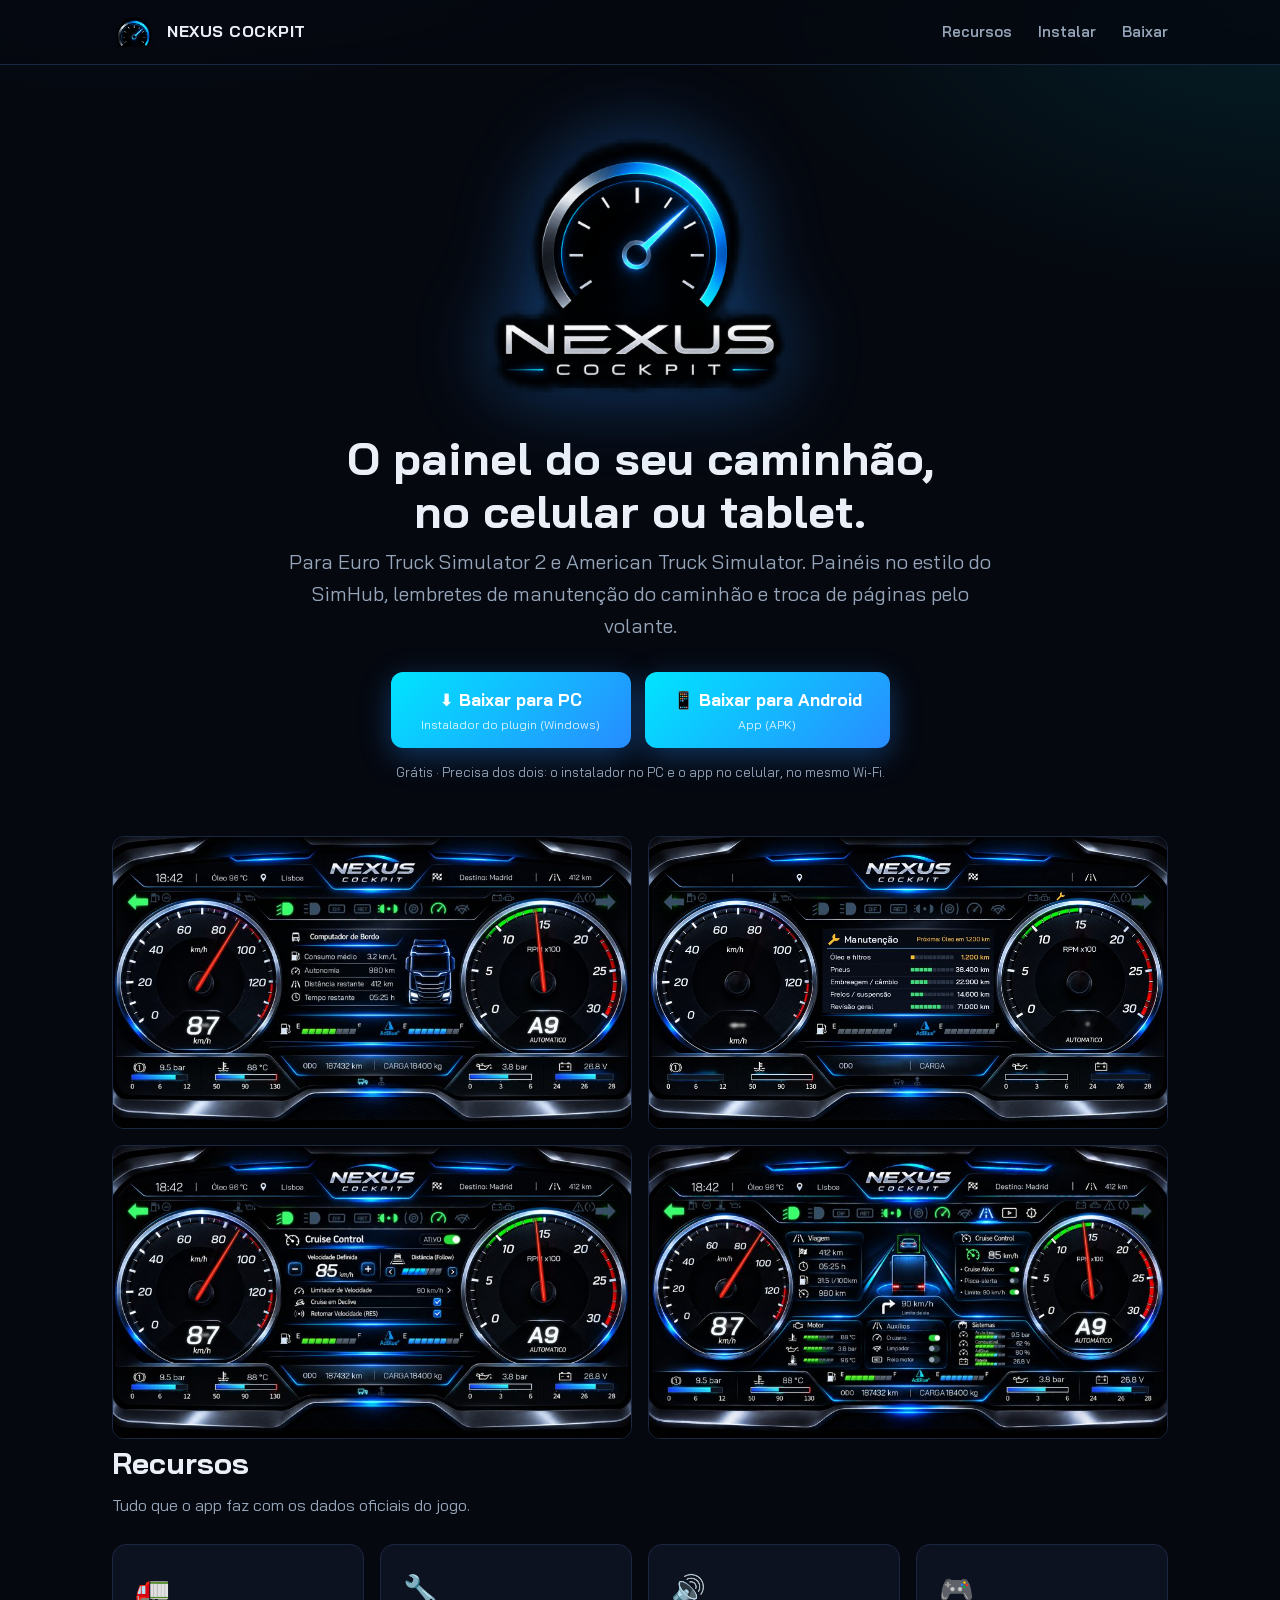
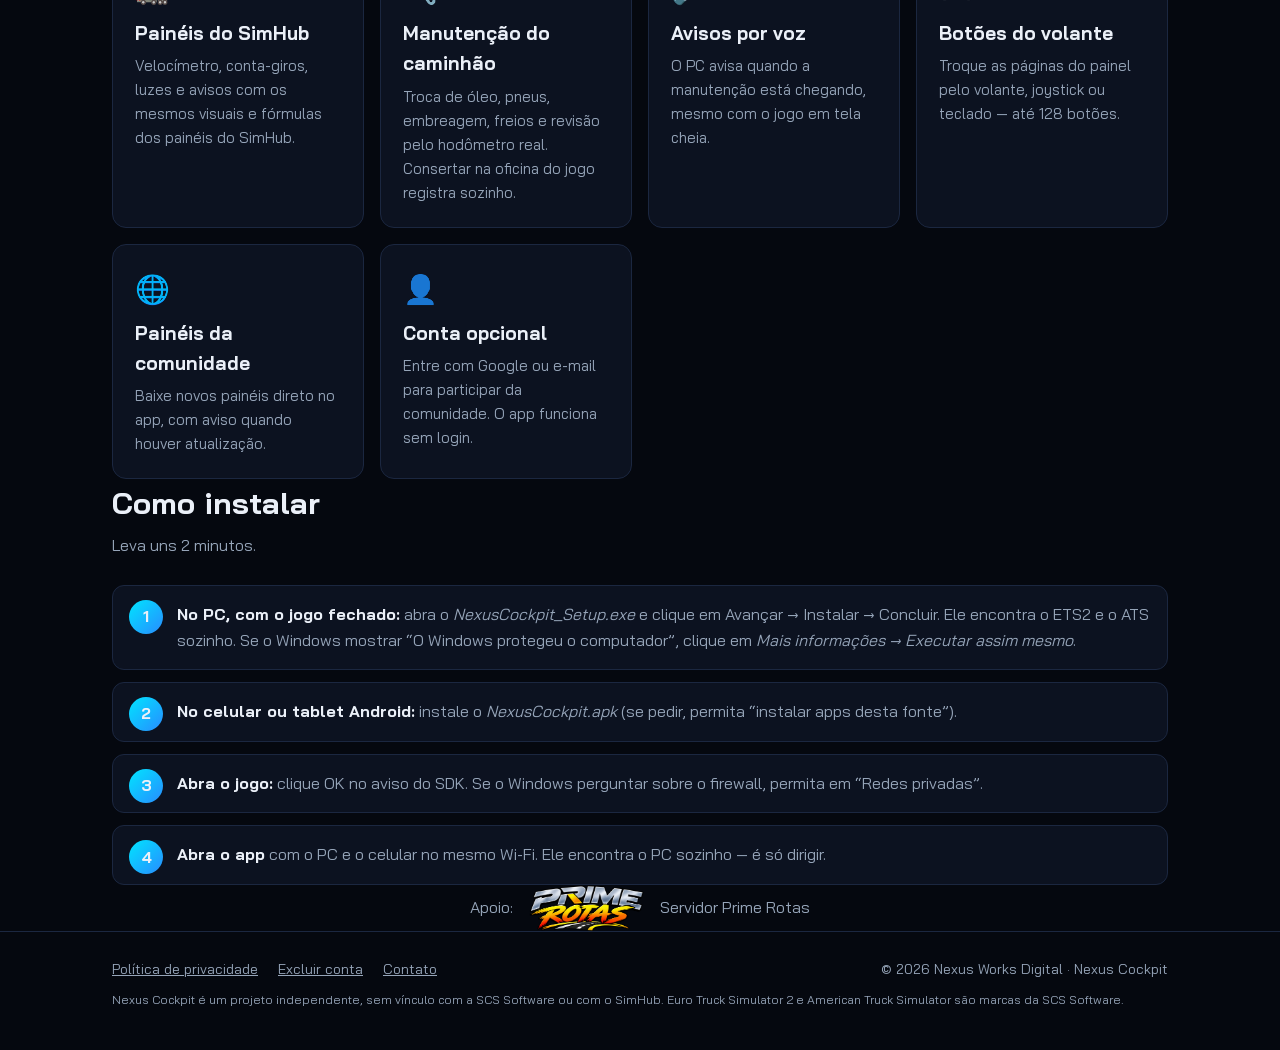
==== index.html @ 0d25c2fb "Site do Nexus Cockpit, política de privacidade e README atualizado Co-Authored-By: Claude Opus 5.5 <" ====
<!DOCTYPE html>
<html lang="pt-BR">
<head>
  <meta charset="utf-8">
  <meta name="viewport" content="width=device-width, initial-scale=1">
  <title>Nexus Cockpit – Painel do ETS2 e ATS no celular</title>
  <meta name="description" content="Transforme o celular ou tablet no painel do seu caminhão no Euro Truck Simulator 2 e American Truck Simulator. Painéis do SimHub, manutenção do caminhão e botões do volante.">
  <link rel="icon" href="assets/favicon.png">
  <link rel="stylesheet" href="assets/estilo.css">
</head>
<body>
  <header class="topo">
    <div class="conteudo">
      <a class="marca" href="#"><img src="assets/simbolo.png" alt="">NEXUS COCKPIT</a>
      <nav>
        <a href="#recursos" class="ocultar">Recursos</a>
        <a href="#instalar">Instalar</a>
        <a href="#baixar">Baixar</a>
      </nav>
    </div>
  </header>

  <main>
    <div class="conteudo hero">
      <img class="logo" src="assets/logo.png" alt="Nexus Cockpit">
      <h1>O painel do seu caminhão,<br>no celular ou tablet.</h1>
      <p class="sub">Para Euro Truck Simulator 2 e American Truck Simulator. Painéis no estilo do SimHub, lembretes de manutenção do caminhão e troca de páginas pelo volante.</p>
      <div class="botoes" id="baixar">
        <a class="botao" href="https://github.com/cildojuniorbt-cmd/Paineis-De-Instrumentos-Nexus-cockpit/releases/download/Pain%C3%A9is/NexusCockpit_Setup.exe">
          ⬇ Baixar para PC <small>Instalador do plugin (Windows)</small>
        </a>
        <a class="botao" href="https://github.com/cildojuniorbt-cmd/Paineis-De-Instrumentos-Nexus-cockpit/releases/download/Pain%C3%A9is/NexusCockpit.apk">
          📱 Baixar para Android <small>App (APK)</small>
        </a>
      </div>
      <p class="nota">Grátis · Precisa dos dois: o instalador no PC e o app no celular, no mesmo Wi-Fi.</p>
    </div>

    <section class="conteudo">
      <div class="galeria">
        <img src="assets/painel_1.jpg" alt="Painel Nexus – computador de bordo">
        <img src="assets/painel_manutencao.jpg" alt="Painel Nexus – página de manutenção">
        <img src="assets/painel_2.jpg" alt="Painel Nexus – cruise control">
        <img src="assets/painel_5.jpg" alt="Painel Nexus – visão geral">
      </div>
    </section>

    <section class="conteudo" id="recursos">
      <h2>Recursos</h2>
      <p class="intro">Tudo que o app faz com os dados oficiais do jogo.</p>
      <div class="grade">
        <div class="cartao"><div class="icone">🚛</div><h3>Painéis do SimHub</h3><p>Velocímetro, conta-giros, luzes e avisos com os mesmos visuais e fórmulas dos painéis do SimHub.</p></div>
        <div class="cartao"><div class="icone">🔧</div><h3>Manutenção do caminhão</h3><p>Troca de óleo, pneus, embreagem, freios e revisão pelo hodômetro real. Consertar na oficina do jogo registra sozinho.</p></div>
        <div class="cartao"><div class="icone">🔊</div><h3>Avisos por voz</h3><p>O PC avisa quando a manutenção está chegando, mesmo com o jogo em tela cheia.</p></div>
        <div class="cartao"><div class="icone">🎮</div><h3>Botões do volante</h3><p>Troque as páginas do painel pelo volante, joystick ou teclado — até 128 botões.</p></div>
        <div class="cartao"><div class="icone">🌐</div><h3>Painéis da comunidade</h3><p>Baixe novos painéis direto no app, com aviso quando houver atualização.</p></div>
        <div class="cartao"><div class="icone">👤</div><h3>Conta opcional</h3><p>Entre com Google ou e-mail para participar da comunidade. O app funciona sem login.</p></div>
      </div>
    </section>

    <section class="conteudo" id="instalar">
      <h2>Como instalar</h2>
      <p class="intro">Leva uns 2 minutos.</p>
      <ol class="passos">
        <li><b>No PC, com o jogo fechado:</b> <span>abra o <i>NexusCockpit_Setup.exe</i> e clique em Avançar → Instalar → Concluir. Ele encontra o ETS2 e o ATS sozinho.
          Se o Windows mostrar “O Windows protegeu o computador”, clique em <i>Mais informações → Executar assim mesmo</i>.</span></li>
        <li><b>No celular ou tablet Android:</b> <span>instale o <i>NexusCockpit.apk</i> (se pedir, permita “instalar apps desta fonte”).</span></li>
        <li><b>Abra o jogo:</b> <span>clique OK no aviso do SDK. Se o Windows perguntar sobre o firewall, permita em “Redes privadas”.</span></li>
        <li><b>Abra o app</b> <span>com o PC e o celular no mesmo Wi-Fi. Ele encontra o PC sozinho — é só dirigir.</span></li>
      </ol>
    </section>

    <section class="conteudo">
      <div class="apoio"><span>Apoio:</span><img src="assets/prime_rotas.png" alt="Servidor Prime Rotas"><span>Servidor Prime Rotas</span></div>
    </section>
  </main>

  <footer>
    <div class="conteudo">
      <div>
        <a href="privacidade.html">Política de privacidade</a>
        <a href="excluir-conta.html">Excluir conta</a>
        <a href="mailto:nexusworksdigital@gmail.com">Contato</a>
      </div>
      <div>© 2026 Nexus Works Digital · Nexus Cockpit</div>
    </div>
    <div class="conteudo" style="margin-top:10px;font-size:12px">
      Nexus Cockpit é um projeto independente, sem vínculo com a SCS Software ou com o SimHub. Euro Truck Simulator 2 e American Truck Simulator são marcas da SCS Software.
    </div>
  </footer>
</body>
</html>
---- assets/estilo.css ----
@font-face { font-family: 'Bai'; src: url('BaiJamjuree-Regular.ttf'); font-weight: 400; }
@font-face { font-family: 'Bai'; src: url('BaiJamjuree-SemiBold.ttf'); font-weight: 600; }
@font-face { font-family: 'Bai'; src: url('BaiJamjuree-Bold.ttf'); font-weight: 700; }

:root {
  --fundo: #05080f;
  --cartao: #0c1220;
  --borda: #1b2740;
  --azul: #288cff;
  --ciano: #00e5ff;
  --texto: #ebf0f8;
  --sec: #96a5b9;
}
* { box-sizing: border-box; }
html { scroll-behavior: smooth; }
body {
  margin: 0; font-family: 'Bai', system-ui, sans-serif; color: var(--texto); line-height: 1.6;
  background:
    radial-gradient(1200px 600px at 10% -10%, rgba(40,140,255,.22), transparent 60%),
    radial-gradient(900px 500px at 100% 0%, rgba(0,229,255,.10), transparent 60%),
    var(--fundo);
  min-height: 100vh;
}
a { color: var(--ciano); }
.conteudo { max-width: 1100px; margin: 0 auto; padding: 0 22px; }

/* topo */
header.topo { position: sticky; top: 0; z-index: 10; background: rgba(5,8,15,.82); backdrop-filter: blur(10px); border-bottom: 1px solid var(--borda); }
header.topo .conteudo { display: flex; align-items: center; justify-content: space-between; height: 64px; }
header.topo .marca { display: flex; align-items: center; gap: 10px; color: var(--texto); text-decoration: none; font-weight: 700; letter-spacing: .5px; }
header.topo .marca img { height: 30px; }
header.topo nav a { color: var(--sec); text-decoration: none; margin-left: 22px; font-weight: 600; font-size: 15px; }
header.topo nav a:hover { color: var(--texto); }

/* hero */
.hero { text-align: center; padding: 70px 0 40px; }
.hero img.logo { width: min(300px, 64vw); filter: drop-shadow(0 0 40px rgba(40,140,255,.45)); }
.hero h1 { font-size: clamp(28px, 4.5vw, 46px); margin: 26px 0 8px; line-height: 1.15; }
.hero p.sub { color: var(--sec); font-size: clamp(16px, 2vw, 20px); max-width: 720px; margin: 0 auto 30px; }
.botoes { display: flex; gap: 14px; justify-content: center; flex-wrap: wrap; }
.botao {
  display: inline-flex; flex-direction: column; align-items: center; gap: 2px; padding: 14px 28px; border-radius: 12px; min-width: 240px;
  font-weight: 700; font-size: 17px; text-decoration: none; color: #fff;
  background: linear-gradient(135deg, var(--ciano), var(--azul)); box-shadow: 0 8px 30px rgba(40,140,255,.35);
  transition: transform .15s, box-shadow .15s;
}
.botao:hover { transform: translateY(-2px); box-shadow: 0 12px 36px rgba(40,140,255,.5); }
.botao.sec { background: var(--cartao); border: 1px solid var(--borda); box-shadow: none; }
.botao small { display: block; font-weight: 400; font-size: 12px; opacity: .85; }
.nota { color: var(--sec); font-size: 13px; margin-top: 14px; }

/* secoes */
section { padding: 50px 0; }
section h2 { font-size: 30px; margin: 0 0 6px; }
section p.intro { color: var(--sec); margin: 0 0 26px; }

.galeria { display: grid; grid-template-columns: repeat(auto-fit, minmax(420px, 1fr)); gap: 16px; }
@media (max-width: 900px) { .galeria { grid-template-columns: 1fr; } }
.galeria img { width: 100%; border-radius: 12px; border: 1px solid var(--borda); display: block; }

.grade { display: grid; grid-template-columns: repeat(auto-fit, minmax(240px, 1fr)); gap: 16px; }
.cartao { background: var(--cartao); border: 1px solid var(--borda); border-radius: 14px; padding: 22px; }
.cartao h3 { margin: 6px 0 6px; font-size: 19px; }
.cartao p { margin: 0; color: var(--sec); font-size: 15px; }
.cartao .icone { font-size: 28px; }

ol.passos { counter-reset: p; list-style: none; padding: 0; margin: 0; display: grid; gap: 12px; }
ol.passos li { counter-increment: p; background: var(--cartao); border: 1px solid var(--borda); border-radius: 12px; padding: 16px 18px 16px 64px; position: relative; }
ol.passos li::before {
  content: counter(p); position: absolute; left: 16px; top: 14px; width: 34px; height: 34px; border-radius: 50%;
  display: grid; place-items: center; font-weight: 700; background: linear-gradient(135deg, var(--ciano), var(--azul));
}
ol.passos li b { color: var(--texto); }
ol.passos li span { color: var(--sec); }

.apoio { display: flex; align-items: center; gap: 16px; justify-content: center; color: var(--sec); }
.apoio img { height: 46px; }

footer { border-top: 1px solid var(--borda); padding: 26px 0 40px; color: var(--sec); font-size: 14px; }
footer .conteudo { display: flex; justify-content: space-between; flex-wrap: wrap; gap: 12px; }
footer a { color: var(--sec); margin-right: 16px; }

/* paginas de texto */
.texto { max-width: 820px; margin: 0 auto; padding: 50px 22px 70px; }
.texto h1 { font-size: 34px; margin-bottom: 4px; }
.texto h2 { font-size: 22px; margin-top: 34px; color: var(--ciano); }
.texto p, .texto li { color: #cfd8e6; }
.texto .data { color: var(--sec); }
.destaque { background: var(--cartao); border: 1px solid var(--borda); border-left: 4px solid var(--azul); border-radius: 10px; padding: 16px 18px; }

@media (max-width: 640px) {
  header.topo nav a { margin-left: 12px; font-size: 14px; }
  header.topo nav a.ocultar { display: none; }
}
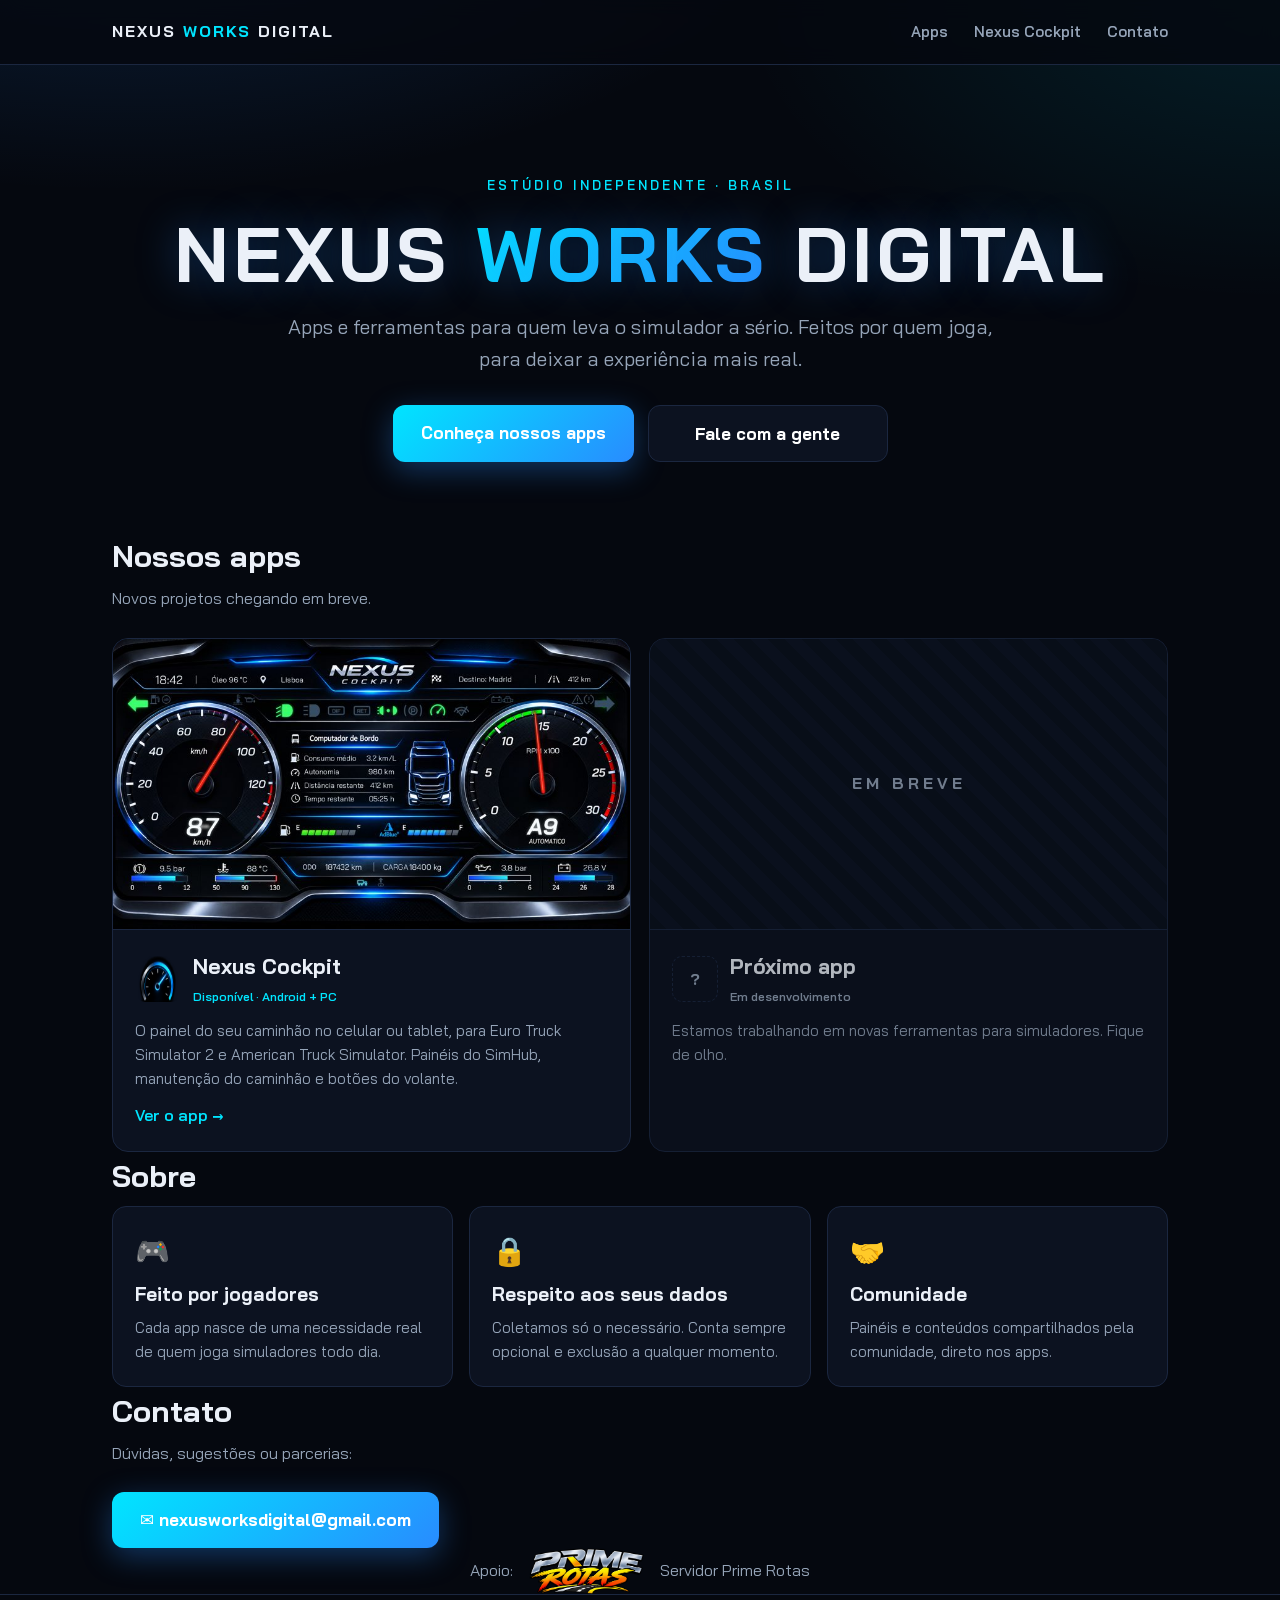
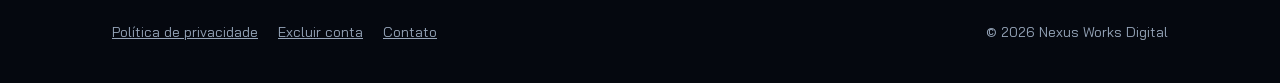
==== commit 97833ac9: "Site vira Nexus Works Digital, com página própria do Nexus Cockpit Co-Authored-By: Claude Opus 5.5 <" ====
--- a/index.html
+++ b/index.html
@@ -3,71 +3,81 @@
 <head>
   <meta charset="utf-8">
   <meta name="viewport" content="width=device-width, initial-scale=1">
-  <title>Nexus Cockpit – Painel do ETS2 e ATS no celular</title>
-  <meta name="description" content="Transforme o celular ou tablet no painel do seu caminhão no Euro Truck Simulator 2 e American Truck Simulator. Painéis do SimHub, manutenção do caminhão e botões do volante.">
+  <title>Nexus Works Digital – Apps para simuladores</title>
+  <meta name="description" content="Nexus Works Digital cria apps e ferramentas para quem joga simuladores. Conheça o Nexus Cockpit: o painel do ETS2 e ATS no celular ou tablet.">
+  <link rel="canonical" href="https://cildojuniorbt-cmd.github.io/Paineis-De-Instrumentos-Nexus-cockpit/">
+  <meta property="og:type" content="website">
+  <meta property="og:site_name" content="Nexus Works Digital">
+  <meta property="og:title" content="Nexus Works Digital – Apps para simuladores">
+  <meta property="og:description" content="Apps e ferramentas para quem joga simuladores. Conheça o Nexus Cockpit, o painel do ETS2 e ATS no celular.">
+  <meta property="og:url" content="https://cildojuniorbt-cmd.github.io/Paineis-De-Instrumentos-Nexus-cockpit/">
+  <meta property="og:image" content="https://cildojuniorbt-cmd.github.io/Paineis-De-Instrumentos-Nexus-cockpit/assets/compartilhar.jpg">
+  <meta property="og:locale" content="pt_BR">
+  <meta name="twitter:card" content="summary_large_image">
   <link rel="icon" href="assets/favicon.png">
   <link rel="stylesheet" href="assets/estilo.css">
+  <script type="application/ld+json">
+  {"@context":"https://schema.org","@type":"Organization","name":"Nexus Works Digital","url":"https://cildojuniorbt-cmd.github.io/Paineis-De-Instrumentos-Nexus-cockpit/","email":"nexusworksdigital@gmail.com"}
+  </script>
 </head>
 <body>
   <header class="topo">
     <div class="conteudo">
-      <a class="marca" href="#"><img src="assets/simbolo.png" alt="">NEXUS COCKPIT</a>
+      <a class="marca" href="./"><span class="nwd">NEXUS <b>WORKS</b> DIGITAL</span></a>
       <nav>
-        <a href="#recursos" class="ocultar">Recursos</a>
-        <a href="#instalar">Instalar</a>
-        <a href="#baixar">Baixar</a>
+        <a href="#apps">Apps</a>
+        <a href="nexus-cockpit/">Nexus Cockpit</a>
+        <a href="#contato" class="ocultar">Contato</a>
       </nav>
     </div>
   </header>
 
   <main>
-    <div class="conteudo hero">
-      <img class="logo" src="assets/logo.png" alt="Nexus Cockpit">
-      <h1>O painel do seu caminhão,<br>no celular ou tablet.</h1>
-      <p class="sub">Para Euro Truck Simulator 2 e American Truck Simulator. Painéis no estilo do SimHub, lembretes de manutenção do caminhão e troca de páginas pelo volante.</p>
-      <div class="botoes" id="baixar">
-        <a class="botao" href="https://github.com/cildojuniorbt-cmd/Paineis-De-Instrumentos-Nexus-cockpit/releases/download/Pain%C3%A9is/NexusCockpit_Setup.exe">
-          ⬇ Baixar para PC <small>Instalador do plugin (Windows)</small>
-        </a>
-        <a class="botao" href="https://github.com/cildojuniorbt-cmd/Paineis-De-Instrumentos-Nexus-cockpit/releases/download/Pain%C3%A9is/NexusCockpit.apk">
-          📱 Baixar para Android <small>App (APK)</small>
-        </a>
+    <div class="conteudo hero empresa">
+      <p class="selo">ESTÚDIO INDEPENDENTE · BRASIL</p>
+      <h1 class="nome">NEXUS <span>WORKS</span> DIGITAL</h1>
+      <p class="sub">Apps e ferramentas para quem leva o simulador a sério. Feitos por quem joga, para deixar a experiência mais real.</p>
+      <div class="botoes">
+        <a class="botao" href="#apps">Conheça nossos apps</a>
+        <a class="botao sec" href="#contato">Fale com a gente</a>
       </div>
-      <p class="nota">Grátis · Precisa dos dois: o instalador no PC e o app no celular, no mesmo Wi-Fi.</p>
     </div>
 
-    <section class="conteudo">
-      <div class="galeria">
-        <img src="assets/painel_1.jpg" alt="Painel Nexus – computador de bordo">
-        <img src="assets/painel_manutencao.jpg" alt="Painel Nexus – página de manutenção">
-        <img src="assets/painel_2.jpg" alt="Painel Nexus – cruise control">
-        <img src="assets/painel_5.jpg" alt="Painel Nexus – visão geral">
+    <section class="conteudo" id="apps">
+      <h2>Nossos apps</h2>
+      <p class="intro">Novos projetos chegando em breve.</p>
+      <div class="apps">
+        <a class="app" href="nexus-cockpit/">
+          <img class="capa" src="assets/painel_1.jpg" alt="Nexus Cockpit – painel no tablet">
+          <div class="corpo">
+            <div class="titulo"><img src="assets/simbolo.png" alt=""><div><h3>Nexus Cockpit</h3><span class="tag">Disponível · Android + PC</span></div></div>
+            <p>O painel do seu caminhão no celular ou tablet, para Euro Truck Simulator 2 e American Truck Simulator. Painéis do SimHub, manutenção do caminhão e botões do volante.</p>
+            <span class="ver">Ver o app →</span>
+          </div>
+        </a>
+        <div class="app embreve">
+          <div class="capa vazia"><span>EM BREVE</span></div>
+          <div class="corpo">
+            <div class="titulo"><div class="simbolo-vazio">?</div><div><h3>Próximo app</h3><span class="tag cinza">Em desenvolvimento</span></div></div>
+            <p>Estamos trabalhando em novas ferramentas para simuladores. Fique de olho.</p>
+          </div>
+        </div>
       </div>
     </section>
 
-    <section class="conteudo" id="recursos">
-      <h2>Recursos</h2>
-      <p class="intro">Tudo que o app faz com os dados oficiais do jogo.</p>
+    <section class="conteudo" id="sobre">
+      <h2>Sobre</h2>
       <div class="grade">
-        <div class="cartao"><div class="icone">🚛</div><h3>Painéis do SimHub</h3><p>Velocímetro, conta-giros, luzes e avisos com os mesmos visuais e fórmulas dos painéis do SimHub.</p></div>
-        <div class="cartao"><div class="icone">🔧</div><h3>Manutenção do caminhão</h3><p>Troca de óleo, pneus, embreagem, freios e revisão pelo hodômetro real. Consertar na oficina do jogo registra sozinho.</p></div>
-        <div class="cartao"><div class="icone">🔊</div><h3>Avisos por voz</h3><p>O PC avisa quando a manutenção está chegando, mesmo com o jogo em tela cheia.</p></div>
-        <div class="cartao"><div class="icone">🎮</div><h3>Botões do volante</h3><p>Troque as páginas do painel pelo volante, joystick ou teclado — até 128 botões.</p></div>
-        <div class="cartao"><div class="icone">🌐</div><h3>Painéis da comunidade</h3><p>Baixe novos painéis direto no app, com aviso quando houver atualização.</p></div>
-        <div class="cartao"><div class="icone">👤</div><h3>Conta opcional</h3><p>Entre com Google ou e-mail para participar da comunidade. O app funciona sem login.</p></div>
+        <div class="cartao"><div class="icone">🎮</div><h3>Feito por jogadores</h3><p>Cada app nasce de uma necessidade real de quem joga simuladores todo dia.</p></div>
+        <div class="cartao"><div class="icone">🔒</div><h3>Respeito aos seus dados</h3><p>Coletamos só o necessário. Conta sempre opcional e exclusão a qualquer momento.</p></div>
+        <div class="cartao"><div class="icone">🤝</div><h3>Comunidade</h3><p>Painéis e conteúdos compartilhados pela comunidade, direto nos apps.</p></div>
       </div>
     </section>
 
-    <section class="conteudo" id="instalar">
-      <h2>Como instalar</h2>
-      <p class="intro">Leva uns 2 minutos.</p>
-      <ol class="passos">
-        <li><b>No PC, com o jogo fechado:</b> <span>abra o <i>NexusCockpit_Setup.exe</i> e clique em Avançar → Instalar → Concluir. Ele encontra o ETS2 e o ATS sozinho.
-          Se o Windows mostrar “O Windows protegeu o computador”, clique em <i>Mais informações → Executar assim mesmo</i>.</span></li>
-        <li><b>No celular ou tablet Android:</b> <span>instale o <i>NexusCockpit.apk</i> (se pedir, permita “instalar apps desta fonte”).</span></li>
-        <li><b>Abra o jogo:</b> <span>clique OK no aviso do SDK. Se o Windows perguntar sobre o firewall, permita em “Redes privadas”.</span></li>
-        <li><b>Abra o app</b> <span>com o PC e o celular no mesmo Wi-Fi. Ele encontra o PC sozinho — é só dirigir.</span></li>
-      </ol>
+    <section class="conteudo" id="contato">
+      <h2>Contato</h2>
+      <p class="intro">Dúvidas, sugestões ou parcerias:</p>
+      <a class="botao" href="mailto:nexusworksdigital@gmail.com">✉ nexusworksdigital@gmail.com</a>
     </section>
 
     <section class="conteudo">
@@ -82,10 +92,7 @@
         <a href="excluir-conta.html">Excluir conta</a>
         <a href="mailto:nexusworksdigital@gmail.com">Contato</a>
       </div>
-      <div>© 2026 Nexus Works Digital · Nexus Cockpit</div>
-    </div>
-    <div class="conteudo" style="margin-top:10px;font-size:12px">
-      Nexus Cockpit é um projeto independente, sem vínculo com a SCS Software ou com o SimHub. Euro Truck Simulator 2 e American Truck Simulator são marcas da SCS Software.
+      <div>© 2026 Nexus Works Digital</div>
     </div>
   </footer>
 </body>
--- a/assets/estilo.css
+++ b/assets/estilo.css
@@ -88,7 +88,38 @@
 .texto .data { color: var(--sec); }
 .destaque { background: var(--cartao); border: 1px solid var(--borda); border-left: 4px solid var(--azul); border-radius: 10px; padding: 16px 18px; }
 
+/* marca da empresa */
+.nwd { font-weight: 700; letter-spacing: 2px; font-size: 16px; }
+.nwd b { color: var(--ciano); }
+.trilha { font-size: 13px; color: var(--sec); padding-top: 14px; }
+.trilha a { color: var(--sec); text-decoration: none; }
+.trilha a:hover { color: var(--texto); }
+
+/* home da empresa */
+.hero.empresa { padding: 110px 0 70px; }
+.selo { color: var(--ciano); letter-spacing: 3px; font-size: 13px; font-weight: 600; margin: 0; }
+.hero h1.nome { font-size: clamp(38px, 7vw, 76px); letter-spacing: 4px; margin: 14px 0 14px; text-shadow: 0 0 40px rgba(40,140,255,.35); }
+.hero h1.nome span { background: linear-gradient(135deg, var(--ciano), var(--azul)); -webkit-background-clip: text; background-clip: text; color: transparent; }
+
+.apps { display: grid; grid-template-columns: repeat(auto-fit, minmax(320px, 1fr)); gap: 18px; }
+.app { display: flex; flex-direction: column; background: var(--cartao); border: 1px solid var(--borda); border-radius: 16px; overflow: hidden; text-decoration: none; color: var(--texto); transition: transform .15s, border-color .15s; }
+a.app:hover { transform: translateY(-3px); border-color: var(--azul); }
+.app .capa { width: 100%; aspect-ratio: 16/9; object-fit: cover; display: block; border-bottom: 1px solid var(--borda); }
+.app .capa.vazia { display: grid; place-items: center; background: repeating-linear-gradient(45deg, #0a101c, #0a101c 12px, #0c1322 12px, #0c1322 24px); }
+.app .capa.vazia span { color: var(--sec); letter-spacing: 4px; font-weight: 700; }
+.app .corpo { padding: 20px 22px 22px; }
+.app .titulo { display: flex; gap: 12px; align-items: center; margin-bottom: 10px; }
+.app .titulo img, .simbolo-vazio { width: 46px; height: 46px; border-radius: 10px; }
+.simbolo-vazio { display: grid; place-items: center; border: 1px dashed var(--borda); color: var(--sec); font-weight: 700; }
+.app h3 { margin: 0; font-size: 21px; }
+.app .tag { font-size: 12px; color: var(--ciano); font-weight: 600; }
+.app .tag.cinza { color: var(--sec); }
+.app p { color: var(--sec); margin: 0 0 12px; font-size: 15px; }
+.app .ver { color: var(--ciano); font-weight: 600; }
+.app.embreve { opacity: .75; }
+
 @media (max-width: 640px) {
+  .nwd { font-size: 13px; letter-spacing: 1px; }
   header.topo nav a { margin-left: 12px; font-size: 14px; }
   header.topo nav a.ocultar { display: none; }
 }
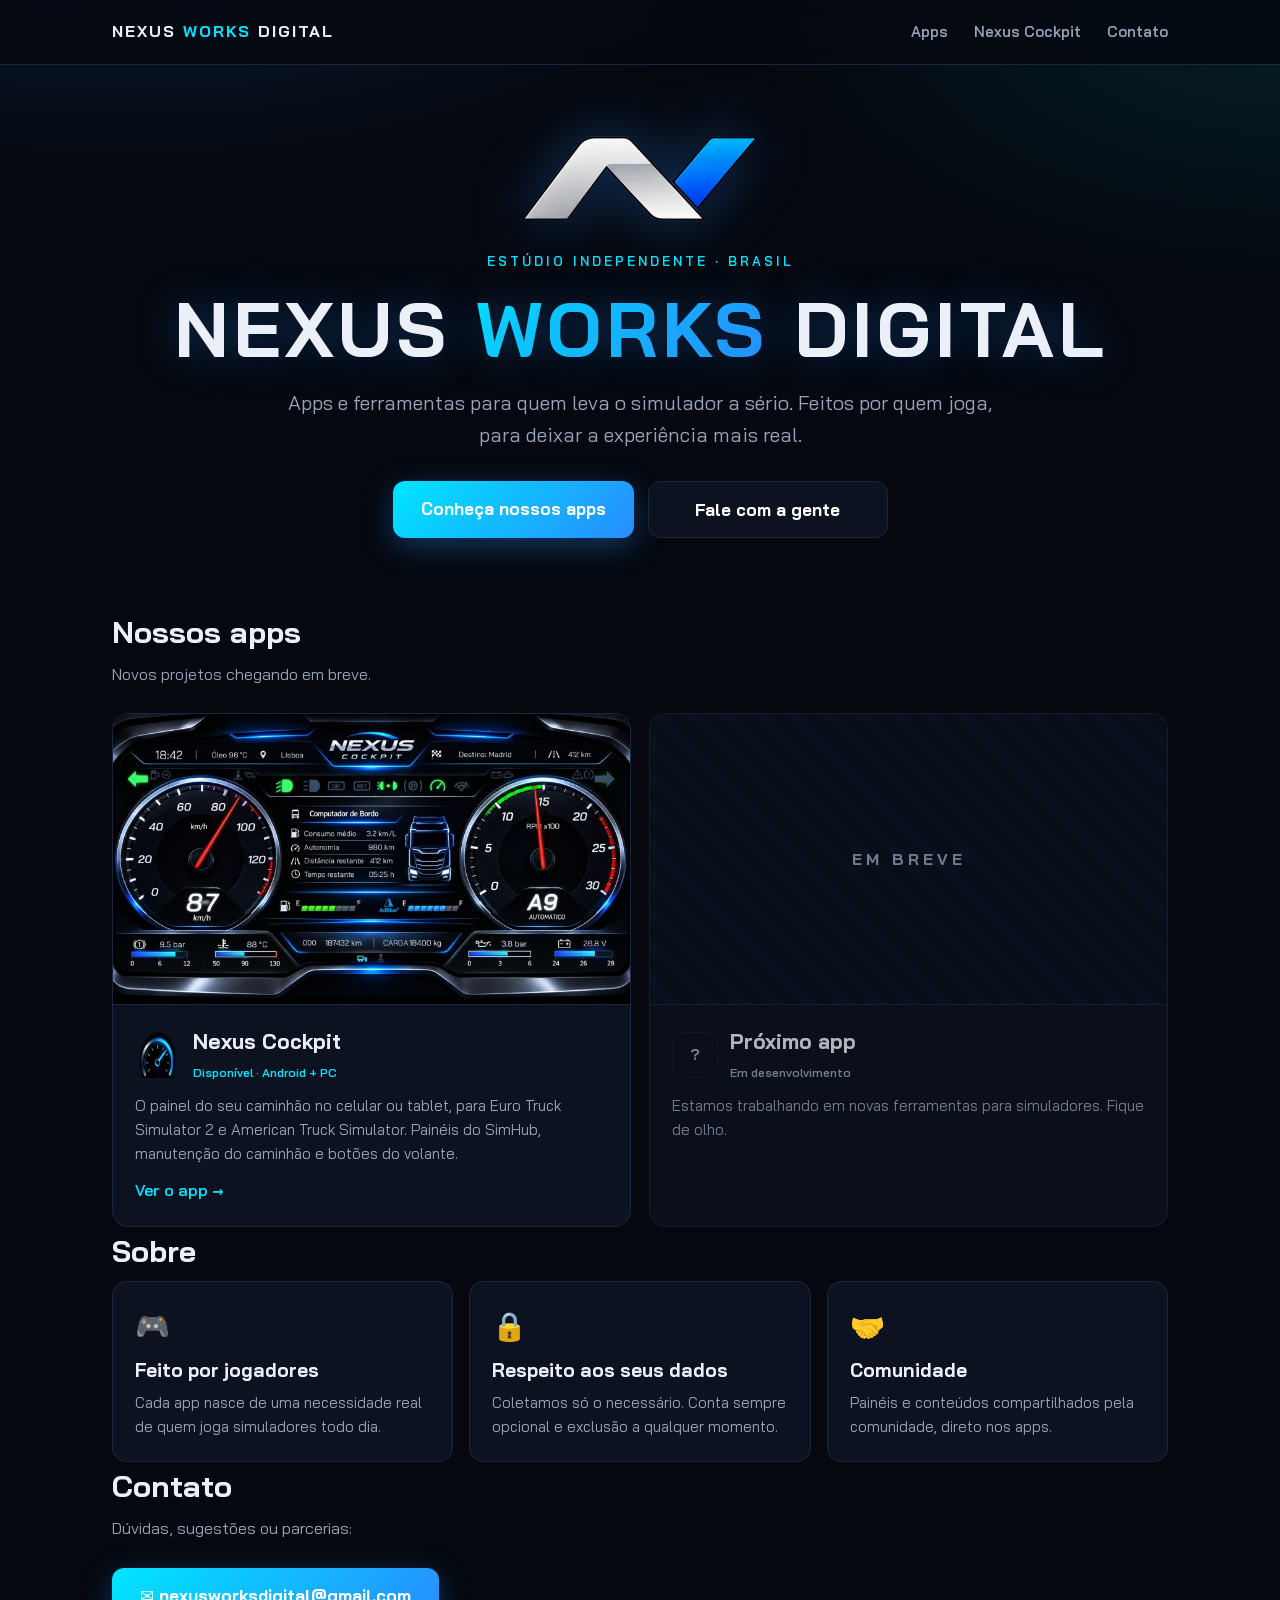
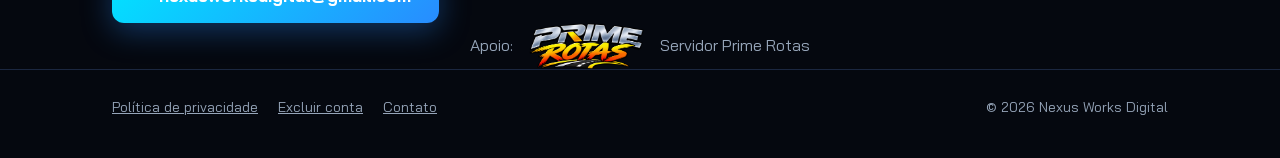
==== commit cf1a1681: "Símbolo N da Nexus Works Digital no topo da página inicial Co-Authored-By: Claude Opus 5.5 <noreply@" ====
--- a/index.html
+++ b/index.html
@@ -34,6 +34,7 @@
 
   <main>
     <div class="conteudo hero empresa">
+      <img class="simbolo-empresa" src="assets/nwd_simbolo.png" alt="Nexus Works Digital">
       <p class="selo">ESTÚDIO INDEPENDENTE · BRASIL</p>
       <h1 class="nome">NEXUS <span>WORKS</span> DIGITAL</h1>
       <p class="sub">Apps e ferramentas para quem leva o simulador a sério. Feitos por quem joga, para deixar a experiência mais real.</p>
--- a/assets/estilo.css
+++ b/assets/estilo.css
@@ -96,7 +96,8 @@
 .trilha a:hover { color: var(--texto); }
 
 /* home da empresa */
-.hero.empresa { padding: 110px 0 70px; }
+.hero.empresa { padding: 70px 0 70px; }
+.simbolo-empresa { width: min(240px, 55vw); display: block; margin: 0 auto 26px; filter: drop-shadow(0 0 30px rgba(40,140,255,.35)); }
 .selo { color: var(--ciano); letter-spacing: 3px; font-size: 13px; font-weight: 600; margin: 0; }
 .hero h1.nome { font-size: clamp(38px, 7vw, 76px); letter-spacing: 4px; margin: 14px 0 14px; text-shadow: 0 0 40px rgba(40,140,255,.35); }
 .hero h1.nome span { background: linear-gradient(135deg, var(--ciano), var(--azul)); -webkit-background-clip: text; background-clip: text; color: transparent; }
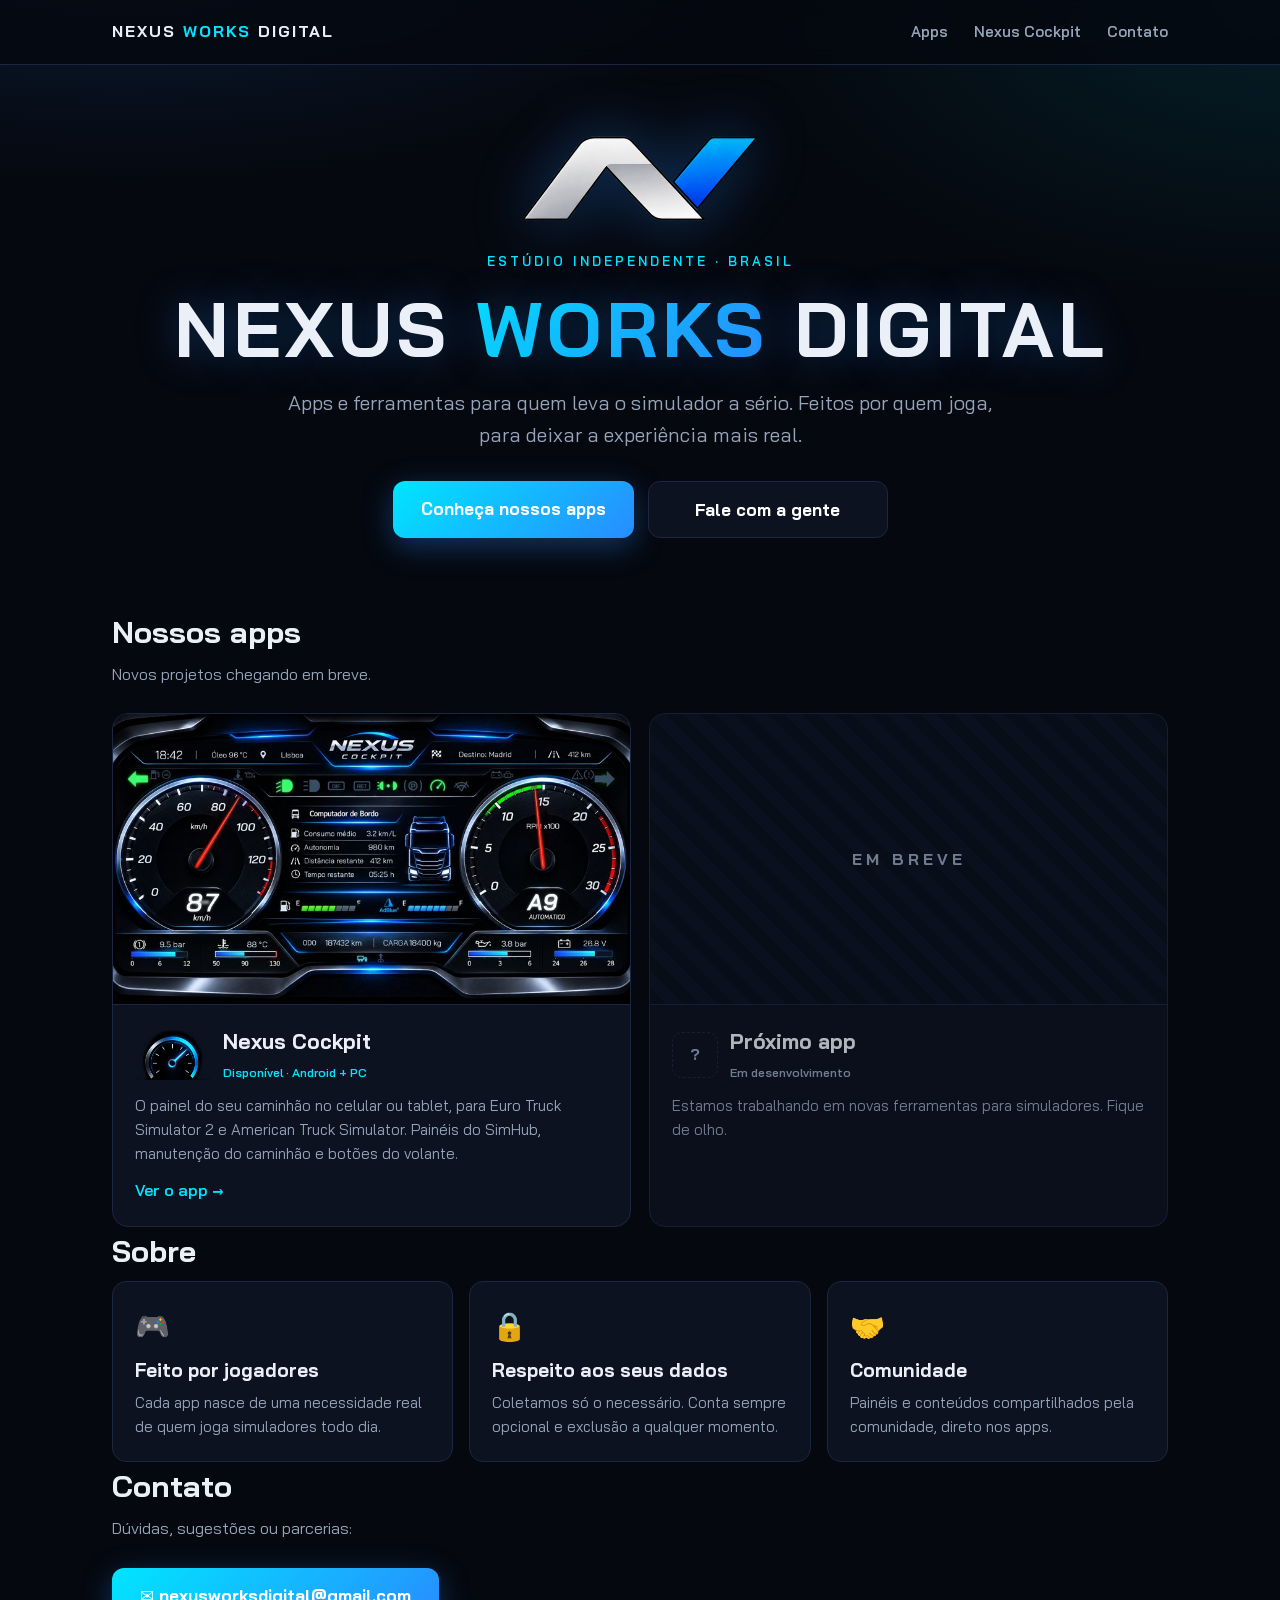
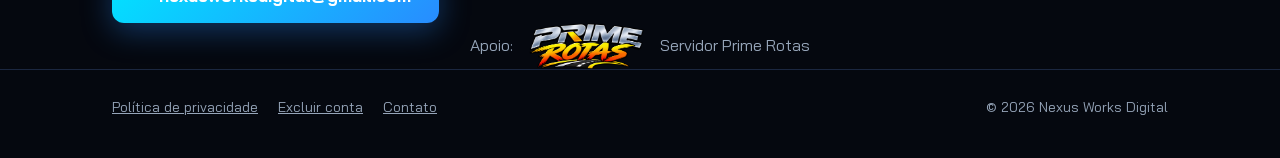
==== commit 3e5fa54e: "Força o navegador a carregar o estilo novo Co-Authored-By: Claude Opus 5.5 <noreply@anthropic.com> C" ====
--- a/index.html
+++ b/index.html
@@ -15,7 +15,7 @@
   <meta property="og:locale" content="pt_BR">
   <meta name="twitter:card" content="summary_large_image">
   <link rel="icon" href="assets/favicon.png">
-  <link rel="stylesheet" href="assets/estilo.css">
+  <link rel="stylesheet" href="assets/estilo.css?v=4">
   <script type="application/ld+json">
   {"@context":"https://schema.org","@type":"Organization","name":"Nexus Works Digital","url":"https://cildojuniorbt-cmd.github.io/Paineis-De-Instrumentos-Nexus-cockpit/","email":"nexusworksdigital@gmail.com"}
   </script>
--- a/assets/estilo.css
+++ b/assets/estilo.css
@@ -110,7 +110,8 @@
 .app .capa.vazia span { color: var(--sec); letter-spacing: 4px; font-weight: 700; }
 .app .corpo { padding: 20px 22px 22px; }
 .app .titulo { display: flex; gap: 12px; align-items: center; margin-bottom: 10px; }
-.app .titulo img, .simbolo-vazio { width: 46px; height: 46px; border-radius: 10px; }
+.app .titulo img { height: 50px; width: auto; flex: none; }
+.simbolo-vazio { width: 46px; height: 46px; border-radius: 10px; flex: none; }
 .simbolo-vazio { display: grid; place-items: center; border: 1px dashed var(--borda); color: var(--sec); font-weight: 700; }
 .app h3 { margin: 0; font-size: 21px; }
 .app .tag { font-size: 12px; color: var(--ciano); font-weight: 600; }
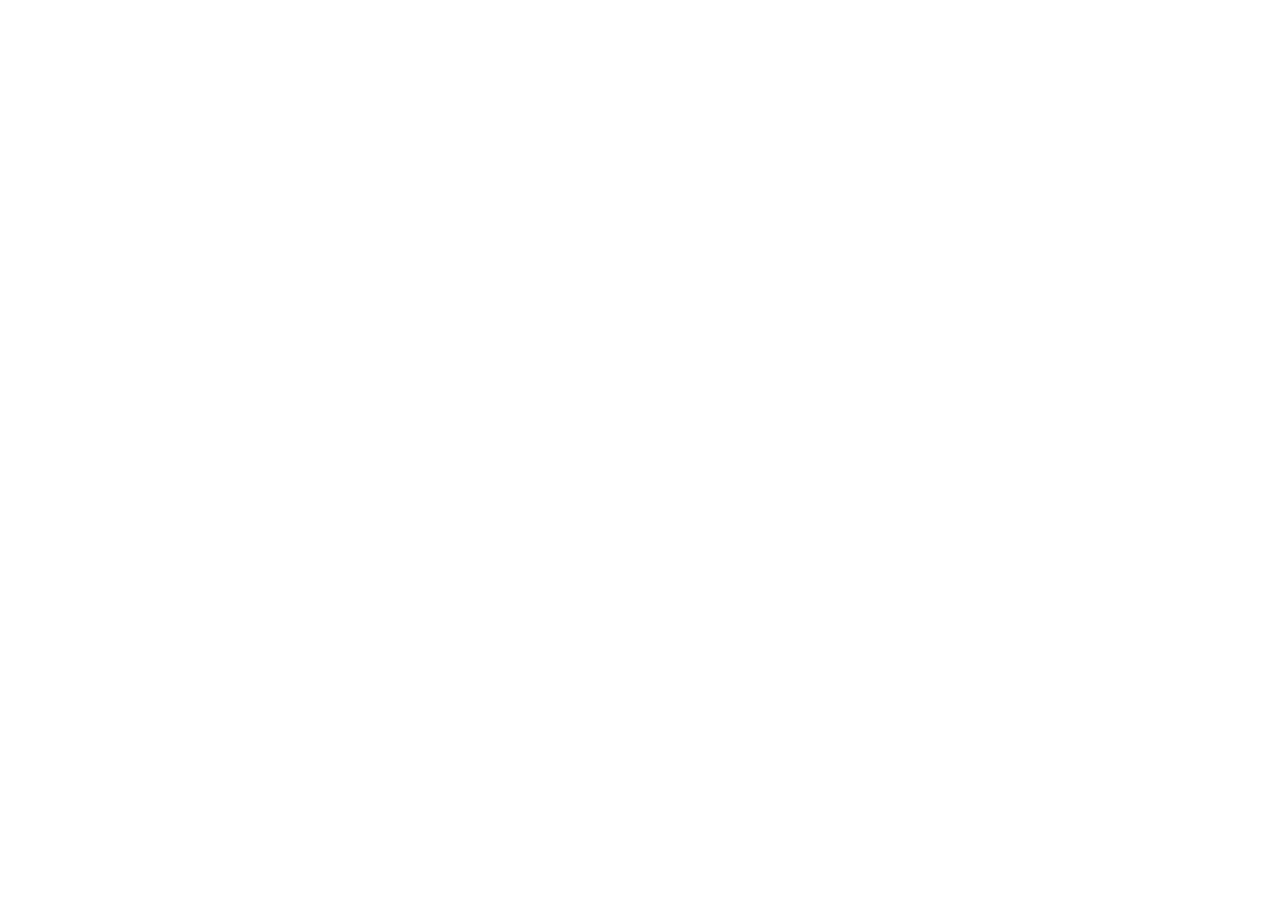
==== commit a3336d18: "Site mudou para nexusworksdigital.github.io (redirecionamentos) Co-Authored-By: Claude Opus 5.5 <nor" ====
--- a/index.html
+++ b/index.html
@@ -1,100 +1,10 @@
 <!DOCTYPE html>
-<html lang="pt-BR">
-<head>
-  <meta charset="utf-8">
-  <meta name="viewport" content="width=device-width, initial-scale=1">
-  <title>Nexus Works Digital – Apps para simuladores</title>
-  <meta name="description" content="Nexus Works Digital cria apps e ferramentas para quem joga simuladores. Conheça o Nexus Cockpit: o painel do ETS2 e ATS no celular ou tablet.">
-  <link rel="canonical" href="https://cildojuniorbt-cmd.github.io/Paineis-De-Instrumentos-Nexus-cockpit/">
-  <meta property="og:type" content="website">
-  <meta property="og:site_name" content="Nexus Works Digital">
-  <meta property="og:title" content="Nexus Works Digital – Apps para simuladores">
-  <meta property="og:description" content="Apps e ferramentas para quem joga simuladores. Conheça o Nexus Cockpit, o painel do ETS2 e ATS no celular.">
-  <meta property="og:url" content="https://cildojuniorbt-cmd.github.io/Paineis-De-Instrumentos-Nexus-cockpit/">
-  <meta property="og:image" content="https://cildojuniorbt-cmd.github.io/Paineis-De-Instrumentos-Nexus-cockpit/assets/compartilhar.jpg">
-  <meta property="og:locale" content="pt_BR">
-  <meta name="twitter:card" content="summary_large_image">
-  <link rel="icon" href="assets/favicon.png">
-  <link rel="stylesheet" href="assets/estilo.css?v=4">
-  <script type="application/ld+json">
-  {"@context":"https://schema.org","@type":"Organization","name":"Nexus Works Digital","url":"https://cildojuniorbt-cmd.github.io/Paineis-De-Instrumentos-Nexus-cockpit/","email":"nexusworksdigital@gmail.com"}
-  </script>
-</head>
-<body>
-  <header class="topo">
-    <div class="conteudo">
-      <a class="marca" href="./"><span class="nwd">NEXUS <b>WORKS</b> DIGITAL</span></a>
-      <nav>
-        <a href="#apps">Apps</a>
-        <a href="nexus-cockpit/">Nexus Cockpit</a>
-        <a href="#contato" class="ocultar">Contato</a>
-      </nav>
-    </div>
-  </header>
-
-  <main>
-    <div class="conteudo hero empresa">
-      <img class="simbolo-empresa" src="assets/nwd_simbolo.png" alt="Nexus Works Digital">
-      <p class="selo">ESTÚDIO INDEPENDENTE · BRASIL</p>
-      <h1 class="nome">NEXUS <span>WORKS</span> DIGITAL</h1>
-      <p class="sub">Apps e ferramentas para quem leva o simulador a sério. Feitos por quem joga, para deixar a experiência mais real.</p>
-      <div class="botoes">
-        <a class="botao" href="#apps">Conheça nossos apps</a>
-        <a class="botao sec" href="#contato">Fale com a gente</a>
-      </div>
-    </div>
-
-    <section class="conteudo" id="apps">
-      <h2>Nossos apps</h2>
-      <p class="intro">Novos projetos chegando em breve.</p>
-      <div class="apps">
-        <a class="app" href="nexus-cockpit/">
-          <img class="capa" src="assets/painel_1.jpg" alt="Nexus Cockpit – painel no tablet">
-          <div class="corpo">
-            <div class="titulo"><img src="assets/simbolo.png" alt=""><div><h3>Nexus Cockpit</h3><span class="tag">Disponível · Android + PC</span></div></div>
-            <p>O painel do seu caminhão no celular ou tablet, para Euro Truck Simulator 2 e American Truck Simulator. Painéis do SimHub, manutenção do caminhão e botões do volante.</p>
-            <span class="ver">Ver o app →</span>
-          </div>
-        </a>
-        <div class="app embreve">
-          <div class="capa vazia"><span>EM BREVE</span></div>
-          <div class="corpo">
-            <div class="titulo"><div class="simbolo-vazio">?</div><div><h3>Próximo app</h3><span class="tag cinza">Em desenvolvimento</span></div></div>
-            <p>Estamos trabalhando em novas ferramentas para simuladores. Fique de olho.</p>
-          </div>
-        </div>
-      </div>
-    </section>
-
-    <section class="conteudo" id="sobre">
-      <h2>Sobre</h2>
-      <div class="grade">
-        <div class="cartao"><div class="icone">🎮</div><h3>Feito por jogadores</h3><p>Cada app nasce de uma necessidade real de quem joga simuladores todo dia.</p></div>
-        <div class="cartao"><div class="icone">🔒</div><h3>Respeito aos seus dados</h3><p>Coletamos só o necessário. Conta sempre opcional e exclusão a qualquer momento.</p></div>
-        <div class="cartao"><div class="icone">🤝</div><h3>Comunidade</h3><p>Painéis e conteúdos compartilhados pela comunidade, direto nos apps.</p></div>
-      </div>
-    </section>
-
-    <section class="conteudo" id="contato">
-      <h2>Contato</h2>
-      <p class="intro">Dúvidas, sugestões ou parcerias:</p>
-      <a class="botao" href="mailto:nexusworksdigital@gmail.com">✉ nexusworksdigital@gmail.com</a>
-    </section>
-
-    <section class="conteudo">
-      <div class="apoio"><span>Apoio:</span><img src="assets/prime_rotas.png" alt="Servidor Prime Rotas"><span>Servidor Prime Rotas</span></div>
-    </section>
-  </main>
-
-  <footer>
-    <div class="conteudo">
-      <div>
-        <a href="privacidade.html">Política de privacidade</a>
-        <a href="excluir-conta.html">Excluir conta</a>
-        <a href="mailto:nexusworksdigital@gmail.com">Contato</a>
-      </div>
-      <div>© 2026 Nexus Works Digital</div>
-    </div>
-  </footer>
-</body>
-</html>
+<html lang="pt-BR"><head><meta charset="utf-8">
+<title>Nexus Works Digital</title>
+<link rel="canonical" href="https://nexusworksdigital.github.io/">
+<meta name="robots" content="noindex">
+<meta http-equiv="refresh" content="0; url=https://nexusworksdigital.github.io/">
+<script>location.replace("https://nexusworksdigital.github.io/"+location.hash)</script>
+</head><body style="background:#05080f;color:#ebf0f8;font-family:sans-serif;text-align:center;padding:60px">
+O site mudou para <a style="color:#00e5ff" href="https://nexusworksdigital.github.io/">https://nexusworksdigital.github.io/</a>
+</body></html>
